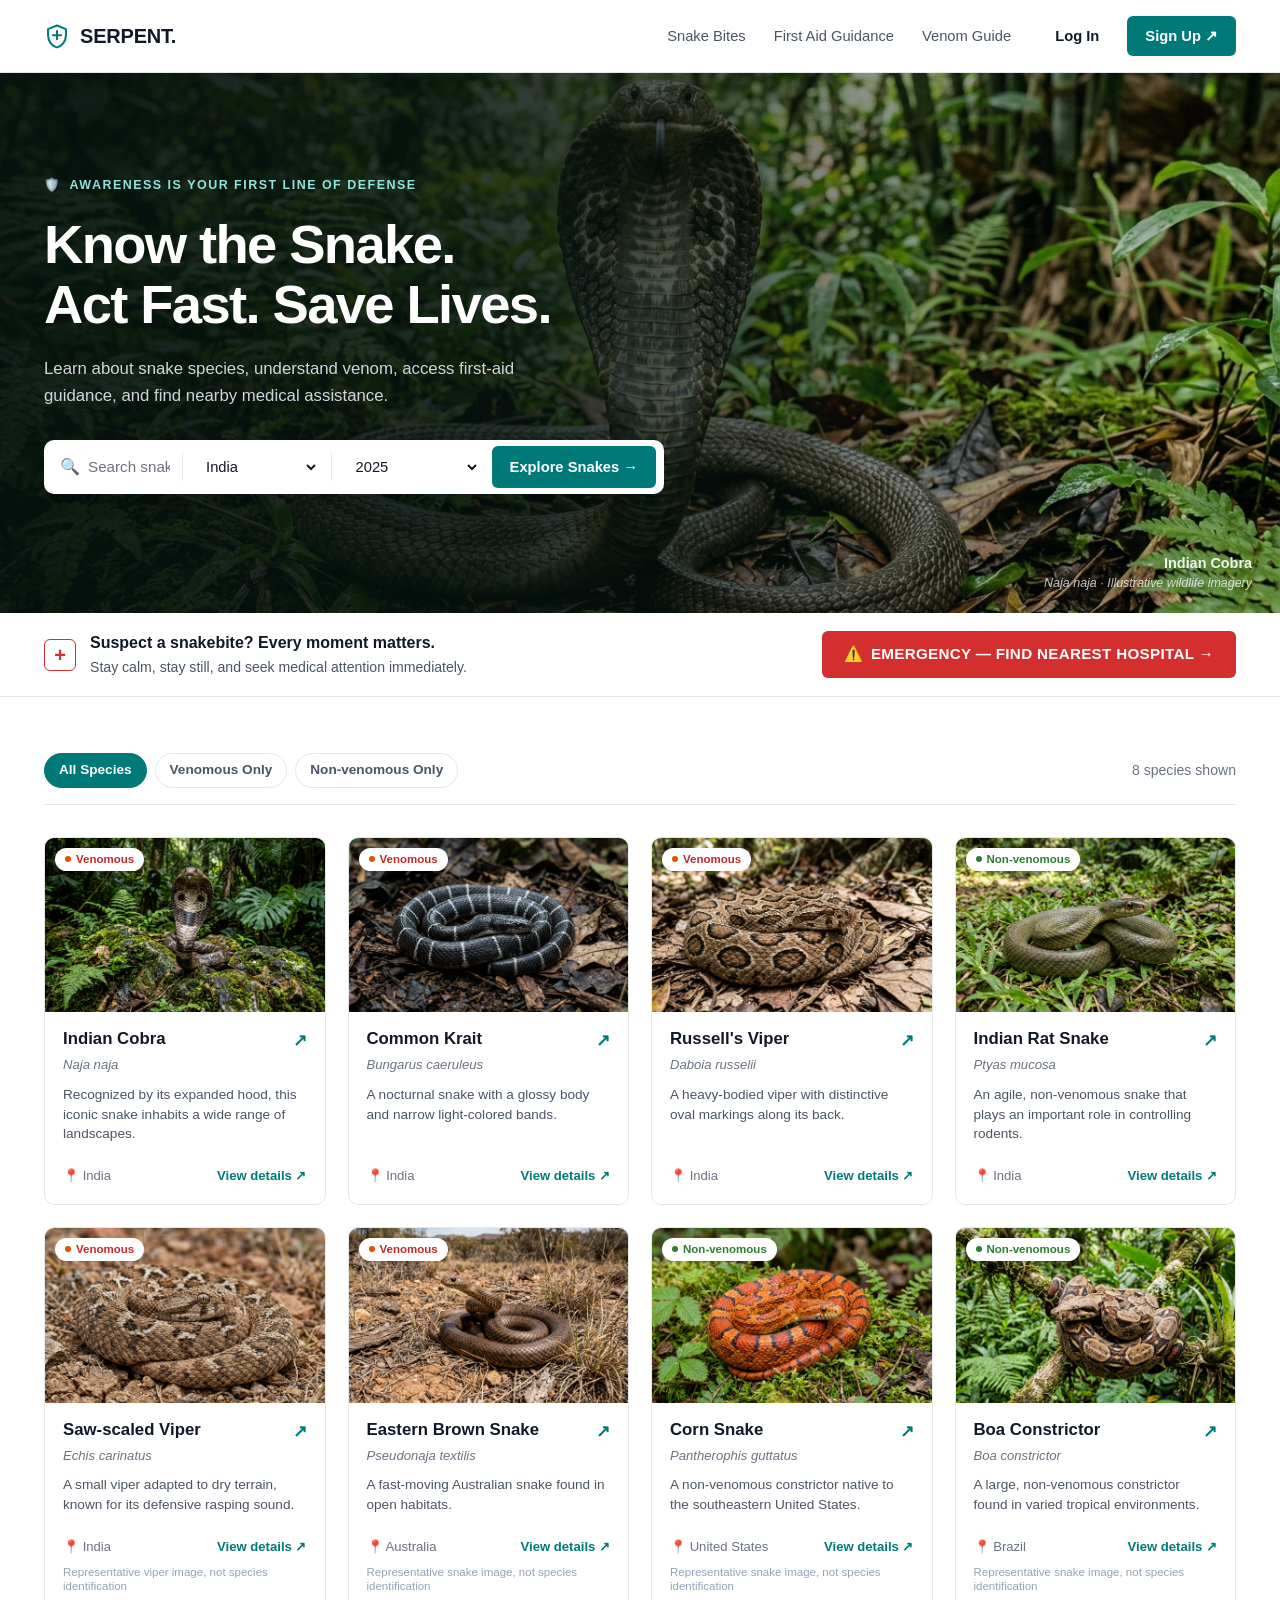
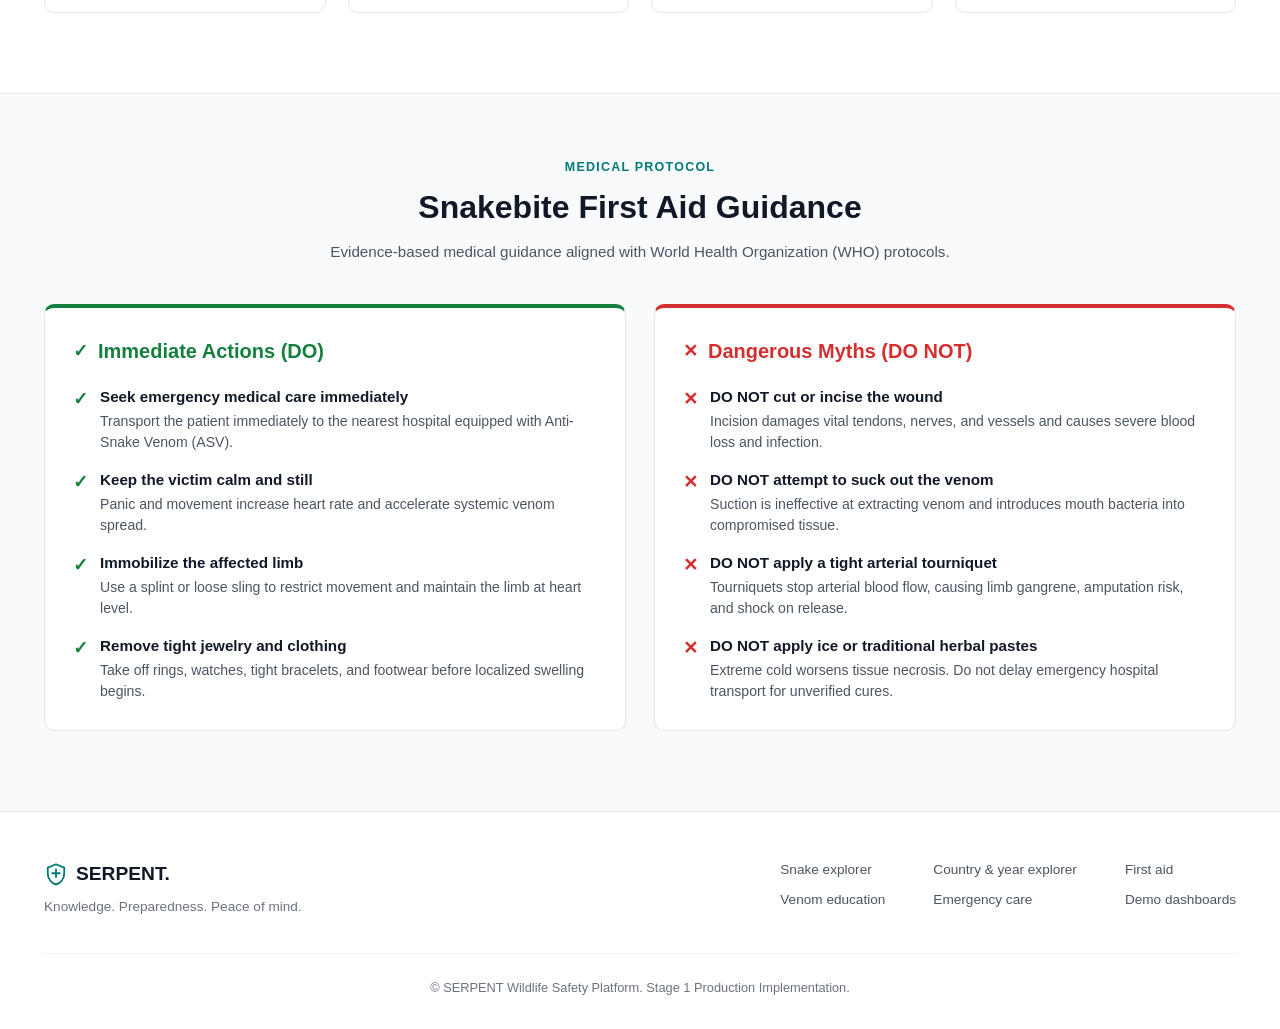
==== target/classes/static/index.html @ e61408e4 "stage 1 completed" ====
<!DOCTYPE html>
<html lang="en">
<head>
  <meta charset="UTF-8">
  <meta name="viewport" content="width=device-width, initial-scale=1.0">
  <title>SERPENT. — Know the Snake. Act Fast. Save Lives.</title>
  <meta name="description" content="Learn about snake species, understand venom, access evidence-based first-aid guidance, and find emergency medical assistance.">
  
  <!-- SERPENT Stylesheets -->
  <link rel="stylesheet" href="css/styles.css">
  <link rel="stylesheet" href="css/responsive.css">
</head>
<body>

  <!-- Top Header Navigation (Matches Image 5 & Image 3) -->
  <header class="site-header">
    <div class="container header-container">
      <a href="index.html" class="brand-link" aria-label="SERPENT Home">
        <img src="assets/images/logo.svg" alt="SERPENT Shield Icon" class="brand-icon" width="28" height="28">
        <span class="brand-name">SERPENT.</span>
      </a>

      <!-- Desktop Navigation Menu -->
      <nav class="nav-menu" aria-label="Main Navigation">
        <ul class="nav-links">
          <li><a href="#snakes" class="nav-link">Snake Bites</a></li>
          <li><a href="#first-aid" class="nav-link">First Aid Guidance</a></li>
          <li><a href="#snakes" class="nav-link">Venom Guide</a></li>
        </ul>

        <!-- Right Side Auth Actions -->
        <div class="header-actions" id="header-auth-actions">
          <a href="login.html" class="btn-login-text">Log In</a>
          <a href="signup.html" class="btn-signup-teal">Sign Up ↗</a>
        </div>
      </nav>
    </div>
  </header>

  <main>
    <!-- Hero Section (Matches Image 5) -->
    <section class="hero-wrapper" id="hero">
      <div class="hero-overlay"></div>
      
      <div class="container" style="position: relative; z-index: 2;">
        <div class="hero-content">
          <div class="hero-tag">
            <span>🛡️</span> AWARENESS IS YOUR FIRST LINE OF DEFENSE
          </div>
          
          <h1 class="hero-title">
            Know the Snake.<br>Act Fast. Save Lives.
          </h1>
          
          <p class="hero-desc">
            Learn about snake species, understand venom, access first-aid guidance, and find nearby medical assistance.
          </p>

          <!-- Floating Search & Filter Capsule (Matches Image 5) -->
          <div class="hero-search-capsule" role="search">
            <div class="search-input-group">
              <span class="search-icon">🔍</span>
              <input type="text" id="hero-search-input" class="hero-search-input" placeholder="Search snake species...">
            </div>

            <div class="capsule-divider"></div>

            <select id="hero-country-select" class="capsule-select" aria-label="Filter by country">
              <option value="India" selected>India</option>
              <option value="Australia">Australia</option>
              <option value="United States">United States</option>
              <option value="Brazil">Brazil</option>
              <option value="all">All Countries</option>
            </select>

            <div class="capsule-divider"></div>

            <select id="hero-classification-select" class="capsule-select" aria-label="Filter by classification">
              <option value="all" selected>2025</option>
              <option value="venomous">Venomous</option>
              <option value="non-venomous">Non-venomous</option>
            </select>

            <button type="button" class="btn-capsule-explore" id="btn-hero-explore">
              Explore Snakes →
            </button>
          </div>
        </div>
      </div>

      <!-- Hero Corner Caption (Matches Image 5) -->
      <div class="hero-caption-corner">
        <div class="hero-caption-title">Indian Cobra</div>
        <div class="hero-caption-sub">Naja naja · Illustrative wildlife imagery</div>
      </div>
    </section>

    <!-- Emergency Ribbon (Matches Image 5 bottom) -->
    <section class="emergency-ribbon">
      <div class="container emergency-ribbon-content">
        <div class="ribbon-info">
          <div class="ribbon-plus-icon">+</div>
          <div>
            <div class="ribbon-text-strong">Suspect a snakebite? Every moment matters.</div>
            <div class="ribbon-text-sub">Stay calm, stay still, and seek medical attention immediately.</div>
          </div>
        </div>

        <button type="button" class="btn-emergency-action" data-emergency-trigger>
          <span>⚠️</span> EMERGENCY — FIND NEAREST HOSPITAL →
        </button>
      </div>
    </section>

    <!-- Snake Species Cards Section (Matches Image 4) -->
    <section class="species-section" id="snakes">
      <div class="container">
        <!-- Filter Tabs & Stats Bar -->
        <div class="species-filter-bar">
          <div class="species-filter-tabs">
            <button type="button" class="filter-tab-btn active" data-filter="all">All Species</button>
            <button type="button" class="filter-tab-btn" data-filter="venomous">Venomous Only</button>
            <button type="button" class="filter-tab-btn" data-filter="non-venomous">Non-venomous Only</button>
          </div>
          <span class="species-count-text" id="species-count">8 species shown</span>
        </div>

        <!-- 4-Column Cards Grid (Matches Image 4) -->
        <div class="species-grid-4col" id="species-cards-grid" aria-live="polite">
          <!-- Dynamically populated by main.js with 8 photographic cards -->
        </div>
      </div>
    </section>

    <!-- Snakebite First-Aid & Emergency Guidance Section -->
    <section class="first-aid-section" id="first-aid">
      <div class="container">
        <div class="section-head">
          <span class="section-tag">MEDICAL PROTOCOL</span>
          <h2 class="section-title">Snakebite First Aid Guidance</h2>
          <p class="section-desc">
            Evidence-based medical guidance aligned with World Health Organization (WHO) protocols.
          </p>
        </div>

        <!-- Two Column Do's and Don'ts -->
        <div class="first-aid-cards-grid">
          <!-- Immediate Actions (DO) -->
          <div class="guidance-column-card do-card">
            <div class="guidance-col-head">
              <span class="check-icon-do">✓</span>
              <h3 class="guidance-col-title" style="color: var(--color-success);">Immediate Actions (DO)</h3>
            </div>
            <ul class="guidance-checklist">
              <li class="guidance-item-row">
                <span class="check-icon-do">✓</span>
                <div class="check-item-text">
                  <h5>Seek emergency medical care immediately</h5>
                  <p>Transport the patient immediately to the nearest hospital equipped with Anti-Snake Venom (ASV).</p>
                </div>
              </li>
              <li class="guidance-item-row">
                <span class="check-icon-do">✓</span>
                <div class="check-item-text">
                  <h5>Keep the victim calm and still</h5>
                  <p>Panic and movement increase heart rate and accelerate systemic venom spread.</p>
                </div>
              </li>
              <li class="guidance-item-row">
                <span class="check-icon-do">✓</span>
                <div class="check-item-text">
                  <h5>Immobilize the affected limb</h5>
                  <p>Use a splint or loose sling to restrict movement and maintain the limb at heart level.</p>
                </div>
              </li>
              <li class="guidance-item-row">
                <span class="check-icon-do">✓</span>
                <div class="check-item-text">
                  <h5>Remove tight jewelry and clothing</h5>
                  <p>Take off rings, watches, tight bracelets, and footwear before localized swelling begins.</p>
                </div>
              </li>
            </ul>
          </div>

          <!-- Dangerous Myths (DO NOT) -->
          <div class="guidance-column-card dont-card">
            <div class="guidance-col-head">
              <span class="check-icon-dont">✕</span>
              <h3 class="guidance-col-title" style="color: var(--color-emergency);">Dangerous Myths (DO NOT)</h3>
            </div>
            <ul class="guidance-checklist">
              <li class="guidance-item-row">
                <span class="check-icon-dont">✕</span>
                <div class="check-item-text">
                  <h5>DO NOT cut or incise the wound</h5>
                  <p>Incision damages vital tendons, nerves, and vessels and causes severe blood loss and infection.</p>
                </div>
              </li>
              <li class="guidance-item-row">
                <span class="check-icon-dont">✕</span>
                <div class="check-item-text">
                  <h5>DO NOT attempt to suck out the venom</h5>
                  <p>Suction is ineffective at extracting venom and introduces mouth bacteria into compromised tissue.</p>
                </div>
              </li>
              <li class="guidance-item-row">
                <span class="check-icon-dont">✕</span>
                <div class="check-item-text">
                  <h5>DO NOT apply a tight arterial tourniquet</h5>
                  <p>Tourniquets stop arterial blood flow, causing limb gangrene, amputation risk, and shock on release.</p>
                </div>
              </li>
              <li class="guidance-item-row">
                <span class="check-icon-dont">✕</span>
                <div class="check-item-text">
                  <h5>DO NOT apply ice or traditional herbal pastes</h5>
                  <p>Extreme cold worsens tissue necrosis. Do not delay emergency hospital transport for unverified cures.</p>
                </div>
              </li>
            </ul>
          </div>
        </div>
      </div>
    </section>
  </main>

  <!-- Emergency Protocol Modal -->
  <div class="modal-backdrop" id="emergency-modal" role="dialog" aria-modal="true" aria-labelledby="emerg-modal-title">
    <div class="modal-sheet">
      <div class="modal-sheet-header emergency-header">
        <h3 id="emerg-modal-title" style="font-size: 1.15rem; font-weight: 700;">🚨 EMERGENCY ACTION PROTOCOL</h3>
        <button type="button" class="btn-modal-close close-emergency-modal" aria-label="Close emergency modal">&times;</button>
      </div>
      <div class="modal-sheet-body">
        <div style="background: var(--color-emergency-light); padding: 14px 16px; border-radius: 8px; border-left: 4px solid var(--color-emergency);">
          <strong style="color: var(--color-emergency-dark); font-size: 0.95rem; display: block; margin-bottom: 4px;">
            Treat any suspected bite as an immediate medical emergency.
          </strong>
          <span style="font-size: 0.88rem; color: #7F1D1D;">
            Do not wait for symptoms to develop. Transport the patient to a hospital immediately.
          </span>
        </div>

        <div style="display: flex; flex-direction: column; gap: 12px; margin-top: 6px;">
          <div style="display: flex; gap: 12px; align-items: flex-start;">
            <div style="width: 26px; height: 26px; border-radius: 50%; background: var(--color-primary); color: #fff; display: flex; align-items: center; justify-content: center; font-weight: 700; font-size: 0.82rem; flex-shrink: 0;">1</div>
            <div>
              <strong style="font-size: 0.92rem; color: var(--color-text-main);">Dial Emergency Services:</strong>
              <p style="font-size: 0.88rem; color: var(--color-text-secondary); margin-top: 2px;">
                <strong>India:</strong> Call <strong>112</strong> (National) or <strong>108</strong> (Ambulance).
              </p>
            </div>
          </div>

          <div style="display: flex; gap: 12px; align-items: flex-start;">
            <div style="width: 26px; height: 26px; border-radius: 50%; background: var(--color-primary); color: #fff; display: flex; align-items: center; justify-content: center; font-weight: 700; font-size: 0.82rem; flex-shrink: 0;">2</div>
            <div>
              <strong style="font-size: 0.92rem; color: var(--color-text-main);">Head to Hospital with ASV:</strong>
              <p style="font-size: 0.88rem; color: var(--color-text-secondary); margin-top: 2px;">
                Proceed directly to the nearest district government hospital or medical college.
              </p>
            </div>
          </div>

          <div style="display: flex; gap: 12px; align-items: flex-start;">
            <div style="width: 26px; height: 26px; border-radius: 50%; background: var(--color-primary); color: #fff; display: flex; align-items: center; justify-content: center; font-weight: 700; font-size: 0.82rem; flex-shrink: 0;">3</div>
            <div>
              <strong style="font-size: 0.92rem; color: var(--color-text-main);">Immobilize Affected Limb:</strong>
              <p style="font-size: 0.88rem; color: var(--color-text-secondary); margin-top: 2px;">
                Splint the limb and keep the patient completely still during transit.
              </p>
            </div>
          </div>
        </div>
      </div>
      <div class="modal-sheet-footer">
        <button type="button" class="btn-signup-teal close-emergency-modal">Close Notice</button>
      </div>
    </div>
  </div>

  <!-- Species Details Modal -->
  <div class="modal-backdrop" id="details-modal" role="dialog" aria-modal="true" aria-labelledby="details-modal-title">
    <div class="modal-sheet">
      <div class="modal-sheet-header">
        <h3 id="details-modal-title" style="font-size: 1.15rem; font-weight: 700;">Species Profile</h3>
        <button type="button" class="btn-modal-close close-details-modal" aria-label="Close details modal">&times;</button>
      </div>
      <div class="modal-sheet-body" id="details-modal-body">
        <!-- Injected by JavaScript -->
      </div>
      <div class="modal-sheet-footer">
        <button type="button" class="btn-signup-teal close-details-modal">Close Details</button>
      </div>
    </div>
  </div>

  <!-- Footer (Matches Image 3 & Image 2) -->
  <footer class="serpent-footer">
    <div class="container">
      <div class="footer-top-row">
        <div class="footer-brand-box">
          <div class="footer-brand-row">
            <img src="assets/images/logo.svg" alt="SERPENT Logo" width="24" height="24">
            <span class="footer-brand-name">SERPENT.</span>
          </div>
          <p class="footer-brand-motto">Knowledge. Preparedness. Peace of mind.</p>
        </div>

        <!-- 3 Link Columns matching Image 3 -->
        <div class="footer-links-grid">
          <div class="footer-nav-col">
            <a href="#snakes">Snake explorer</a>
            <a href="#snakes">Venom education</a>
          </div>
          <div class="footer-nav-col">
            <a href="#snakes">Country &amp; year explorer</a>
            <a href="#first-aid">Emergency care</a>
          </div>
          <div class="footer-nav-col">
            <a href="#first-aid">First aid</a>
            <a href="signup.html">Demo dashboards</a>
          </div>
        </div>
      </div>

      <div class="footer-bottom-copy">
        <p>&copy; SERPENT Wildlife Safety Platform. Stage 1 Production Implementation.</p>
      </div>
    </div>
  </footer>

  <!-- Scripts -->
  <script src="js/api.js"></script>
  <script src="js/main.js"></script>
</body>
</html>
---- target/classes/static/css/styles.css ----
/* ==========================================================
   SERPENT. — Wildlife Safety, Species Explorer & Medical First Aid
   Modern Theme matching SERPENT UI Specification
   ========================================================== */

:root {
  /* Brand Colors from SERPENT Design */
  --color-primary: #007A78;
  --color-primary-dark: #005F5E;
  --color-primary-light: #E6F4F2;
  --color-emergency: #D32F2F;
  --color-emergency-dark: #B71C1C;
  --color-emergency-light: #FFEBEE;
  --color-success: #15803D;
  --color-success-light: #DCFCE7;
  --color-warning-dot: #E65100;
  --color-warning-light: #E6F4F2;
  --color-warning-border: #B2DFDB;
  --color-warning-text: #004D40;

  /* Neutrals */
  --color-white: #FFFFFF;
  --color-bg-page: #FFFFFF;
  --color-bg-subtle: #F9FAFB;
  --color-text-main: #111827;
  --color-text-secondary: #4B5563;
  --color-text-muted: #6B7280;
  --color-border: #E5E7EB;
  --color-border-dark: #D1D5DB;

  /* Typography */
  --font-sans: 'Inter', -apple-system, BlinkMacSystemFont, 'Segoe UI', Roboto, Helvetica, Arial, sans-serif;

  /* Radius & Shadows */
  --radius-xs: 4px;
  --radius-sm: 6px;
  --radius-md: 10px;
  --radius-lg: 14px;
  --radius-full: 9999px;
  --shadow-sm: 0 1px 2px rgba(0, 0, 0, 0.05);
  --shadow-md: 0 4px 6px -1px rgba(0, 0, 0, 0.08), 0 2px 4px -1px rgba(0, 0, 0, 0.04);
  --shadow-lg: 0 10px 15px -3px rgba(0, 0, 0, 0.08), 0 4px 6px -2px rgba(0, 0, 0, 0.04);
  --shadow-float: 0 20px 25px -5px rgba(0, 0, 0, 0.12), 0 10px 10px -5px rgba(0, 0, 0, 0.04);

  --max-width: 1240px;
  --transition: 0.2s ease;
}

/* Reset & Base */
*, *::before, *::after {
  box-sizing: border-box;
  margin: 0;
  padding: 0;
}

html {
  scroll-behavior: smooth;
  font-size: 16px;
}

body {
  font-family: var(--font-sans);
  background-color: var(--color-bg-page);
  color: var(--color-text-main);
  line-height: 1.5;
  -webkit-font-smoothing: antialiased;
}

img {
  display: block;
  max-width: 100%;
}

a {
  color: inherit;
  text-decoration: none;
}

button, input, select {
  font: inherit;
}

.container {
  width: 100%;
  max-width: var(--max-width);
  margin: 0 auto;
  padding: 0 24px;
}

/* ==========================================================
   Header & Navbar (Matches Image 5 & Image 3)
   ========================================================== */
.site-header {
  position: sticky;
  top: 0;
  z-index: 1000;
  background-color: var(--color-white);
  border-bottom: 1px solid var(--color-border);
}

.header-container {
  display: flex;
  align-items: center;
  justify-content: space-between;
  height: 72px;
}

.brand-link {
  display: flex;
  align-items: center;
  gap: 10px;
}

.brand-icon {
  width: 26px;
  height: 26px;
}

.brand-name {
  font-size: 1.25rem;
  font-weight: 800;
  color: var(--color-text-main);
  letter-spacing: -0.01em;
}

.nav-menu {
  display: flex;
  align-items: center;
  gap: 32px;
}

.nav-links {
  display: flex;
  list-style: none;
  gap: 28px;
}

.nav-link {
  font-size: 0.92rem;
  font-weight: 500;
  color: var(--color-text-secondary);
  transition: color var(--transition);
}

.nav-link:hover {
  color: var(--color-primary);
}

.header-actions {
  display: flex;
  align-items: center;
  gap: 16px;
}

.btn-login-text {
  font-size: 0.92rem;
  font-weight: 600;
  color: var(--color-text-main);
  padding: 8px 12px;
  border-radius: var(--radius-sm);
  transition: color var(--transition);
}

.btn-login-text:hover {
  color: var(--color-primary);
}

.btn-signup-teal {
  display: inline-flex;
  align-items: center;
  gap: 6px;
  background-color: var(--color-primary);
  color: var(--color-white);
  font-size: 0.92rem;
  font-weight: 600;
  padding: 9px 18px;
  border-radius: var(--radius-sm);
  transition: background-color var(--transition);
}

.btn-signup-teal:hover {
  background-color: var(--color-primary-dark);
}

.btn-user-badge {
  display: flex;
  align-items: center;
  gap: 8px;
  background-color: var(--color-primary-light);
  color: var(--color-primary-dark);
  font-size: 0.88rem;
  font-weight: 600;
  padding: 6px 14px;
  border-radius: var(--radius-full);
}

.btn-user-logout {
  background: none;
  border: 1px solid var(--color-border);
  padding: 6px 12px;
  border-radius: var(--radius-sm);
  font-size: 0.85rem;
  font-weight: 600;
  color: var(--color-text-secondary);
  cursor: pointer;
  transition: all var(--transition);
}

.btn-user-logout:hover {
  color: var(--color-emergency);
  border-color: var(--color-emergency);
}

.mobile-menu-btn {
  display: none;
  background: none;
  border: none;
  font-size: 1.5rem;
  color: var(--color-text-main);
  cursor: pointer;
}

/* ==========================================================
   Hero Section (Matches Image 5)
   ========================================================= */
.hero-wrapper {
  position: relative;
  min-height: 540px;
  background-image: url('../assets/images/hero-cobra.jpg');
  background-size: cover;
  background-position: right center;
  background-repeat: no-repeat;
  display: flex;
  align-items: center;
  color: var(--color-white);
  overflow: hidden;
}

.hero-overlay {
  position: absolute;
  inset: 0;
  background: linear-gradient(90deg, 
    rgba(5, 18, 14, 0.92) 0%, 
    rgba(5, 18, 14, 0.82) 42%, 
    rgba(5, 18, 14, 0.35) 75%, 
    rgba(5, 18, 14, 0.1) 100%
  );
  z-index: 1;
}

.hero-content {
  position: relative;
  z-index: 2;
  max-width: 680px;
  padding: 64px 0 80px;
  display: flex;
  flex-direction: column;
  gap: 20px;
}

.hero-tag {
  display: inline-flex;
  align-items: center;
  gap: 8px;
  font-size: 0.78rem;
  font-weight: 700;
  text-transform: uppercase;
  letter-spacing: 0.12em;
  color: #8FE3DC;
}

.hero-title {
  font-size: 3.4rem;
  font-weight: 800;
  line-height: 1.12;
  letter-spacing: -0.03em;
  color: var(--color-white);
}

.hero-desc {
  font-size: 1.05rem;
  color: #D1D5DB;
  line-height: 1.6;
  max-width: 540px;
}

/* Floating Search & Filter Capsule (Matches Image 5) */
.hero-search-capsule {
  display: flex;
  align-items: center;
  background-color: var(--color-white);
  border-radius: var(--radius-md);
  padding: 6px 8px 6px 16px;
  gap: 12px;
  box-shadow: var(--shadow-float);
  margin-top: 10px;
  max-width: 620px;
}

.search-input-group {
  display: flex;
  align-items: center;
  gap: 8px;
  flex-grow: 1;
}

.search-icon {
  color: var(--color-text-muted);
  font-size: 1rem;
}

.hero-search-input {
  width: 100%;
  border: none;
  outline: none;
  color: var(--color-text-main);
  font-size: 0.95rem;
  background: transparent;
}

.hero-search-input::placeholder {
  color: var(--color-text-muted);
}

.capsule-divider {
  width: 1px;
  height: 28px;
  background-color: var(--color-border);
}

.capsule-select {
  border: none;
  outline: none;
  background: transparent;
  color: var(--color-text-main);
  font-size: 0.92rem;
  font-weight: 500;
  cursor: pointer;
  padding: 4px 8px;
}

.btn-capsule-explore {
  background-color: var(--color-primary);
  color: var(--color-white);
  border: none;
  border-radius: var(--radius-sm);
  padding: 10px 18px;
  font-size: 0.92rem;
  font-weight: 600;
  cursor: pointer;
  white-space: nowrap;
  transition: background-color var(--transition);
}

.btn-capsule-explore:hover {
  background-color: var(--color-primary-dark);
}

/* Hero Caption Bottom Right (Matches Image 5) */
.hero-caption-corner {
  position: absolute;
  right: 28px;
  bottom: 20px;
  z-index: 2;
  text-align: right;
  color: rgba(255, 255, 255, 0.9);
  pointer-events: none;
}

.hero-caption-title {
  font-size: 0.9rem;
  font-weight: 700;
}

.hero-caption-sub {
  font-size: 0.78rem;
  font-style: italic;
  color: rgba(255, 255, 255, 0.75);
}

/* ==========================================================
   Emergency Ribbon (Matches Image 5 bottom)
   ========================================================== */
.emergency-ribbon {
  background-color: var(--color-white);
  border-bottom: 1px solid var(--color-border);
  padding: 18px 0;
}

.emergency-ribbon-content {
  display: flex;
  align-items: center;
  justify-content: space-between;
  gap: 24px;
}

.ribbon-info {
  display: flex;
  align-items: center;
  gap: 14px;
}

.ribbon-plus-icon {
  width: 32px;
  height: 32px;
  border-radius: var(--radius-sm);
  border: 1.5px solid var(--color-emergency);
  color: var(--color-emergency);
  display: flex;
  align-items: center;
  justify-content: center;
  font-size: 1.25rem;
  font-weight: 700;
  flex-shrink: 0;
}

.ribbon-text-strong {
  font-size: 1rem;
  font-weight: 700;
  color: var(--color-text-main);
  margin-bottom: 2px;
}

.ribbon-text-sub {
  font-size: 0.88rem;
  color: var(--color-text-secondary);
}

.btn-emergency-action {
  background-color: var(--color-emergency);
  color: var(--color-white);
  border: none;
  border-radius: var(--radius-sm);
  padding: 12px 22px;
  font-size: 0.95rem;
  font-weight: 700;
  letter-spacing: 0.02em;
  cursor: pointer;
  white-space: nowrap;
  display: inline-flex;
  align-items: center;
  gap: 8px;
  transition: background-color var(--transition);
}

.btn-emergency-action:hover {
  background-color: var(--color-emergency-dark);
}

/* ==========================================================
   Snake Species Grid Section (Matches Image 4)
   ========================================================== */
.species-section {
  padding: 56px 0 80px;
  background-color: var(--color-white);
}

.species-filter-bar {
  display: flex;
  align-items: center;
  justify-content: space-between;
  margin-bottom: 32px;
  padding-bottom: 16px;
  border-bottom: 1px solid var(--color-border);
}

.species-filter-tabs {
  display: flex;
  gap: 8px;
}

.filter-tab-btn {
  background: none;
  border: 1px solid var(--color-border);
  border-radius: var(--radius-full);
  padding: 6px 14px;
  font-size: 0.85rem;
  font-weight: 600;
  color: var(--color-text-secondary);
  cursor: pointer;
  transition: all var(--transition);
}

.filter-tab-btn:hover {
  background-color: var(--color-bg-subtle);
  color: var(--color-text-main);
}

.filter-tab-btn.active {
  background-color: var(--color-primary);
  border-color: var(--color-primary);
  color: var(--color-white);
}

.species-count-text {
  font-size: 0.88rem;
  color: var(--color-text-muted);
}

/* 4-column Grid exactly as in Image 4 */
.species-grid-4col {
  display: grid;
  grid-template-columns: repeat(4, 1fr);
  gap: 22px;
}

.snake-card-serpent {
  background-color: var(--color-white);
  border: 1px solid var(--color-border);
  border-radius: var(--radius-md);
  overflow: hidden;
  display: flex;
  flex-direction: column;
  transition: transform var(--transition), box-shadow var(--transition), border-color var(--transition);
}

.snake-card-serpent:hover {
  transform: translateY(-4px);
  box-shadow: var(--shadow-md);
  border-color: #CBD5E1;
}

.card-image-box {
  position: relative;
  width: 100%;
  aspect-ratio: 16 / 10;
  overflow: hidden;
  background-color: #E2E8F0;
}

.card-image-box img {
  width: 100%;
  height: 100%;
  object-fit: cover;
  transition: transform 0.3s ease;
}

.snake-card-serpent:hover .card-image-box img {
  transform: scale(1.03);
}

/* Floating classification badge on photo (Matches Image 4) */
.badge-pill-floating {
  position: absolute;
  top: 10px;
  left: 10px;
  background-color: var(--color-white);
  border-radius: var(--radius-full);
  padding: 3px 10px;
  font-size: 0.72rem;
  font-weight: 700;
  display: inline-flex;
  align-items: center;
  gap: 5px;
  box-shadow: var(--shadow-sm);
}

.dot-venomous {
  width: 6px;
  height: 6px;
  border-radius: 50%;
  background-color: #E65100;
}

.dot-non-venomous {
  width: 6px;
  height: 6px;
  border-radius: 50%;
  background-color: #2E7D32;
}

.badge-pill-floating.is-venomous {
  color: #C62828;
}

.badge-pill-floating.is-non-venomous {
  color: #2E7D32;
}

.card-content-serpent {
  padding: 16px 18px 18px;
  display: flex;
  flex-direction: column;
  flex-grow: 1;
}

.card-title-row {
  display: flex;
  align-items: flex-start;
  justify-content: space-between;
  gap: 8px;
  margin-bottom: 2px;
}

.snake-title {
  font-size: 1.05rem;
  font-weight: 700;
  color: var(--color-text-main);
  line-height: 1.3;
}

.card-arrow-icon {
  color: var(--color-primary);
  font-size: 1.05rem;
  font-weight: 700;
}

.snake-latin {
  font-size: 0.82rem;
  font-style: italic;
  color: var(--color-text-muted);
  margin-bottom: 10px;
}

.snake-desc {
  font-size: 0.85rem;
  color: var(--color-text-secondary);
  line-height: 1.45;
  margin-bottom: 16px;
  flex-grow: 1;
}

.card-footer-serpent {
  margin-top: auto;
  padding-top: 6px;
  display: flex;
  align-items: center;
  justify-content: space-between;
  font-size: 0.82rem;
}

.card-location {
  display: inline-flex;
  align-items: center;
  gap: 4px;
  color: var(--color-text-muted);
}

.card-details-btn {
  color: var(--color-primary);
  font-weight: 600;
  background: none;
  border: none;
  cursor: pointer;
  display: inline-flex;
  align-items: center;
  gap: 4px;
  padding: 0;
}

.card-details-btn:hover {
  text-decoration: underline;
}

.card-subcaption {
  font-size: 0.72rem;
  color: #94A3B8;
  margin-top: 8px;
  line-height: 1.3;
}

/* ==========================================================
   First Aid & Guidance Section
   ========================================================== */
.first-aid-section {
  padding: 64px 0 80px;
  background-color: var(--color-bg-subtle);
  border-top: 1px solid var(--color-border);
}

.section-head {
  text-align: center;
  max-width: 680px;
  margin: 0 auto 40px;
}

.section-tag {
  font-size: 0.78rem;
  font-weight: 700;
  text-transform: uppercase;
  letter-spacing: 0.1em;
  color: var(--color-primary);
  margin-bottom: 6px;
  display: block;
}

.section-title {
  font-size: 2rem;
  font-weight: 800;
  color: var(--color-text-main);
  margin-bottom: 10px;
}

.section-desc {
  font-size: 0.95rem;
  color: var(--color-text-secondary);
}

.first-aid-cards-grid {
  display: grid;
  grid-template-columns: 1fr 1fr;
  gap: 28px;
}

.guidance-column-card {
  background-color: var(--color-white);
  border: 1px solid var(--color-border);
  border-radius: var(--radius-md);
  padding: 28px;
}

.guidance-column-card.do-card {
  border-top: 4px solid var(--color-success);
}

.guidance-column-card.dont-card {
  border-top: 4px solid var(--color-emergency);
}

.guidance-col-head {
  display: flex;
  align-items: center;
  gap: 10px;
  margin-bottom: 20px;
}

.guidance-col-title {
  font-size: 1.25rem;
  font-weight: 700;
}

.guidance-checklist {
  list-style: none;
  display: flex;
  flex-direction: column;
  gap: 16px;
}

.guidance-item-row {
  display: flex;
  gap: 12px;
  align-items: flex-start;
}

.check-icon-do {
  color: var(--color-success);
  font-weight: 800;
  font-size: 1.1rem;
}

.check-icon-dont {
  color: var(--color-emergency);
  font-weight: 800;
  font-size: 1.1rem;
}

.check-item-text h5 {
  font-size: 0.95rem;
  font-weight: 700;
  color: var(--color-text-main);
  margin-bottom: 2px;
}

.check-item-text p {
  font-size: 0.88rem;
  color: var(--color-text-secondary);
}

/* ==========================================================
   Footer (Matches Image 3 & Image 2)
   ========================================================== */
.serpent-footer {
  background-color: var(--color-white);
  border-top: 1px solid var(--color-border);
  padding: 48px 0 32px;
}

.footer-top-row {
  display: flex;
  justify-content: space-between;
  align-items: flex-start;
  margin-bottom: 36px;
}

.footer-brand-box {
  display: flex;
  flex-direction: column;
  gap: 8px;
}

.footer-brand-row {
  display: flex;
  align-items: center;
  gap: 8px;
}

.footer-brand-name {
  font-size: 1.2rem;
  font-weight: 800;
  color: var(--color-text-main);
}

.footer-brand-motto {
  font-size: 0.85rem;
  color: var(--color-text-muted);
}

.footer-links-grid {
  display: grid;
  grid-template-columns: repeat(3, auto);
  gap: 48px;
}

.footer-nav-col {
  display: flex;
  flex-direction: column;
  gap: 10px;
}

.footer-nav-col a {
  font-size: 0.85rem;
  color: var(--color-text-secondary);
  transition: color var(--transition);
}

.footer-nav-col a:hover {
  color: var(--color-primary);
}

.footer-bottom-copy {
  padding-top: 24px;
  border-top: 1px solid #F1F5F9;
  font-size: 0.8rem;
  color: var(--color-text-muted);
  text-align: center;
}

/* ==========================================================
   Modals (Emergency & Details)
   ========================================================== */
.modal-backdrop {
  position: fixed;
  inset: 0;
  background-color: rgba(15, 23, 42, 0.65);
  display: flex;
  align-items: center;
  justify-content: center;
  z-index: 2000;
  padding: 20px;
  opacity: 0;
  visibility: hidden;
  transition: all var(--transition);
}

.modal-backdrop.is-active {
  opacity: 1;
  visibility: visible;
}

.modal-sheet {
  background-color: var(--color-white);
  border-radius: var(--radius-lg);
  max-width: 580px;
  width: 100%;
  box-shadow: var(--shadow-float);
  overflow: hidden;
  border: 1px solid var(--color-border);
}

.modal-sheet-header {
  padding: 18px 24px;
  display: flex;
  align-items: center;
  justify-content: space-between;
  border-bottom: 1px solid var(--color-border);
}

.modal-sheet-header.emergency-header {
  background-color: var(--color-emergency);
  color: var(--color-white);
  border-bottom: none;
}

.modal-sheet-body {
  padding: 24px;
  display: flex;
  flex-direction: column;
  gap: 16px;
}

.modal-sheet-footer {
  padding: 16px 24px;
  background-color: var(--color-bg-subtle);
  border-top: 1px solid var(--color-border);
  display: flex;
  justify-content: flex-end;
}

.btn-modal-close {
  background: none;
  border: none;
  font-size: 1.4rem;
  cursor: pointer;
  color: inherit;
}

/* Responsive */
@media (max-width: 1100px) {
  .species-grid-4col {
    grid-template-columns: repeat(2, 1fr);
  }
}

@media (max-width: 768px) {
  .hero-title {
    font-size: 2.3rem;
  }
  .species-grid-4col {
    grid-template-columns: 1fr;
  }
  .first-aid-cards-grid {
    grid-template-columns: 1fr;
  }
  .hero-search-capsule {
    flex-direction: column;
    align-items: stretch;
    border-radius: var(--radius-md);
    padding: 12px;
  }
  .capsule-divider {
    display: none;
  }
  .emergency-ribbon-content {
    flex-direction: column;
    align-items: stretch;
  }
  .footer-top-row {
    flex-direction: column;
    gap: 32px;
  }
  .footer-links-grid {
    grid-template-columns: 1fr;
    gap: 20px;
  }
}
---- target/classes/static/css/responsive.css ----
/* ==========================================================
   SnakeGuard - Responsive Layout Stylesheet
   Stage 1
   ========================================================== */

/* Tablet & Smaller Desktops (Max 992px) */
@media (max-width: 992px) {
  .hero-grid {
    grid-template-columns: 1fr;
    gap: 40px;
  }

  .hero-title {
    font-size: 2.35rem;
  }

  .first-aid-grid {
    grid-template-columns: 1fr;
    gap: 24px;
  }

  .filter-grid {
    grid-template-columns: 1fr 1fr;
    gap: 14px;
  }

  .footer-grid {
    grid-template-columns: 1fr 1fr;
    gap: 36px;
  }

  .footer-brand {
    grid-column: 1 / -1;
  }
}

/* Mobile Devices (Max 768px) */
@media (max-width: 768px) {
  .header-container {
    height: 68px;
  }

  .menu-toggle {
    display: block;
  }

  .main-nav {
    position: absolute;
    top: 68px;
    left: 0;
    right: 0;
    background-color: var(--color-white);
    border-bottom: 2px solid var(--color-teal);
    box-shadow: var(--shadow-md);
    padding: 24px;
    flex-direction: column;
    align-items: stretch;
    gap: 20px;
    display: none;
  }

  .main-nav.active {
    display: flex;
  }

  .nav-links {
    flex-direction: column;
    gap: 16px;
  }

  .nav-link {
    font-size: 1.05rem;
    padding: 6px 0;
  }

  .header-actions {
    flex-direction: column;
    align-items: stretch;
    gap: 12px;
  }

  .header-actions .btn {
    width: 100%;
    text-align: center;
  }

  .hero-section {
    padding: 40px 0 56px;
  }

  .hero-title {
    font-size: 2rem;
  }

  .hero-subtitle {
    font-size: 1rem;
  }

  .hero-stats {
    grid-template-columns: 1fr;
    gap: 16px;
  }

  .section {
    padding: 56px 0;
  }

  .section-title {
    font-size: 1.75rem;
  }

  .filter-grid {
    grid-template-columns: 1fr;
  }

  .species-grid {
    grid-template-columns: 1fr;
  }

  .form-row-2col {
    grid-template-columns: 1fr;
  }

  .auth-card {
    padding: 28px 20px;
  }

  .footer-grid {
    grid-template-columns: 1fr;
    gap: 32px;
  }
}

@media (max-width: 480px) {
  .brand-title {
    font-size: 1.15rem;
  }

  .brand-tagline {
    display: none;
  }

  .btn {
    padding: 8px 14px;
    font-size: 0.88rem;
  }
}
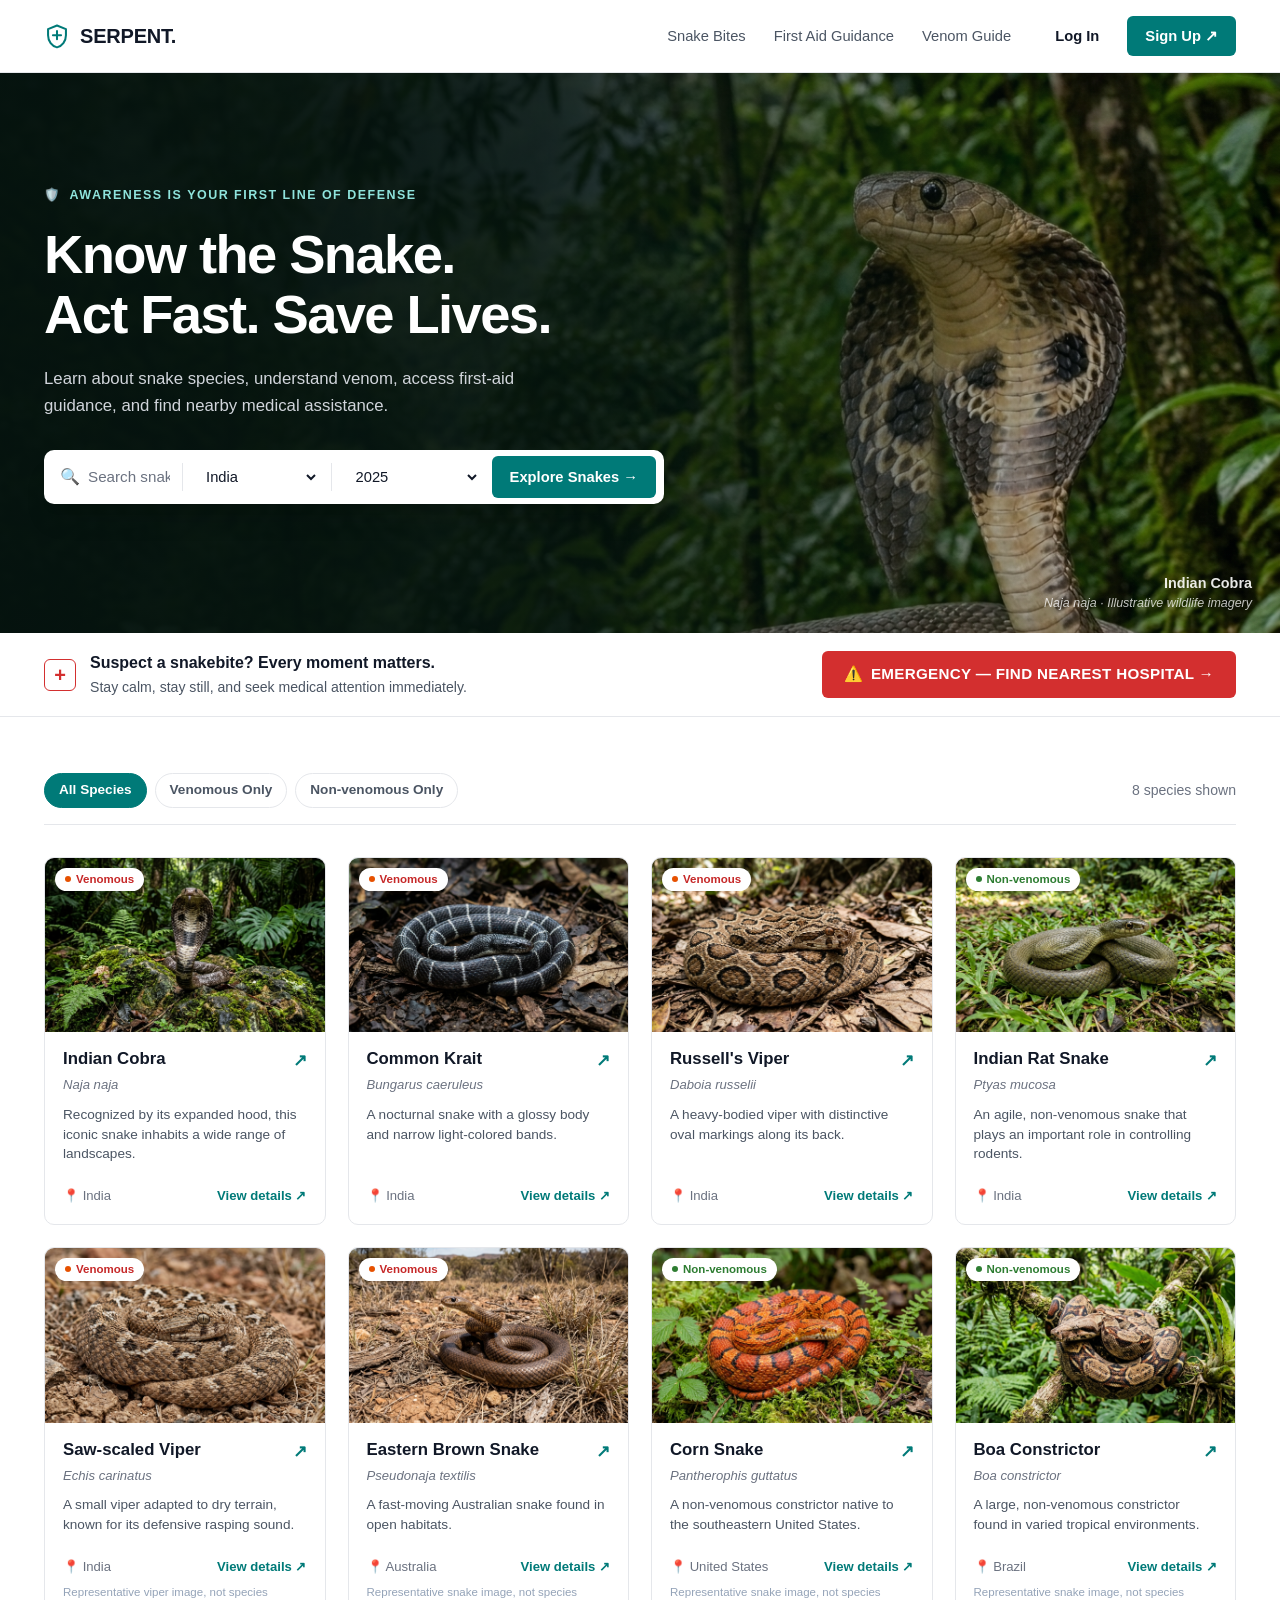
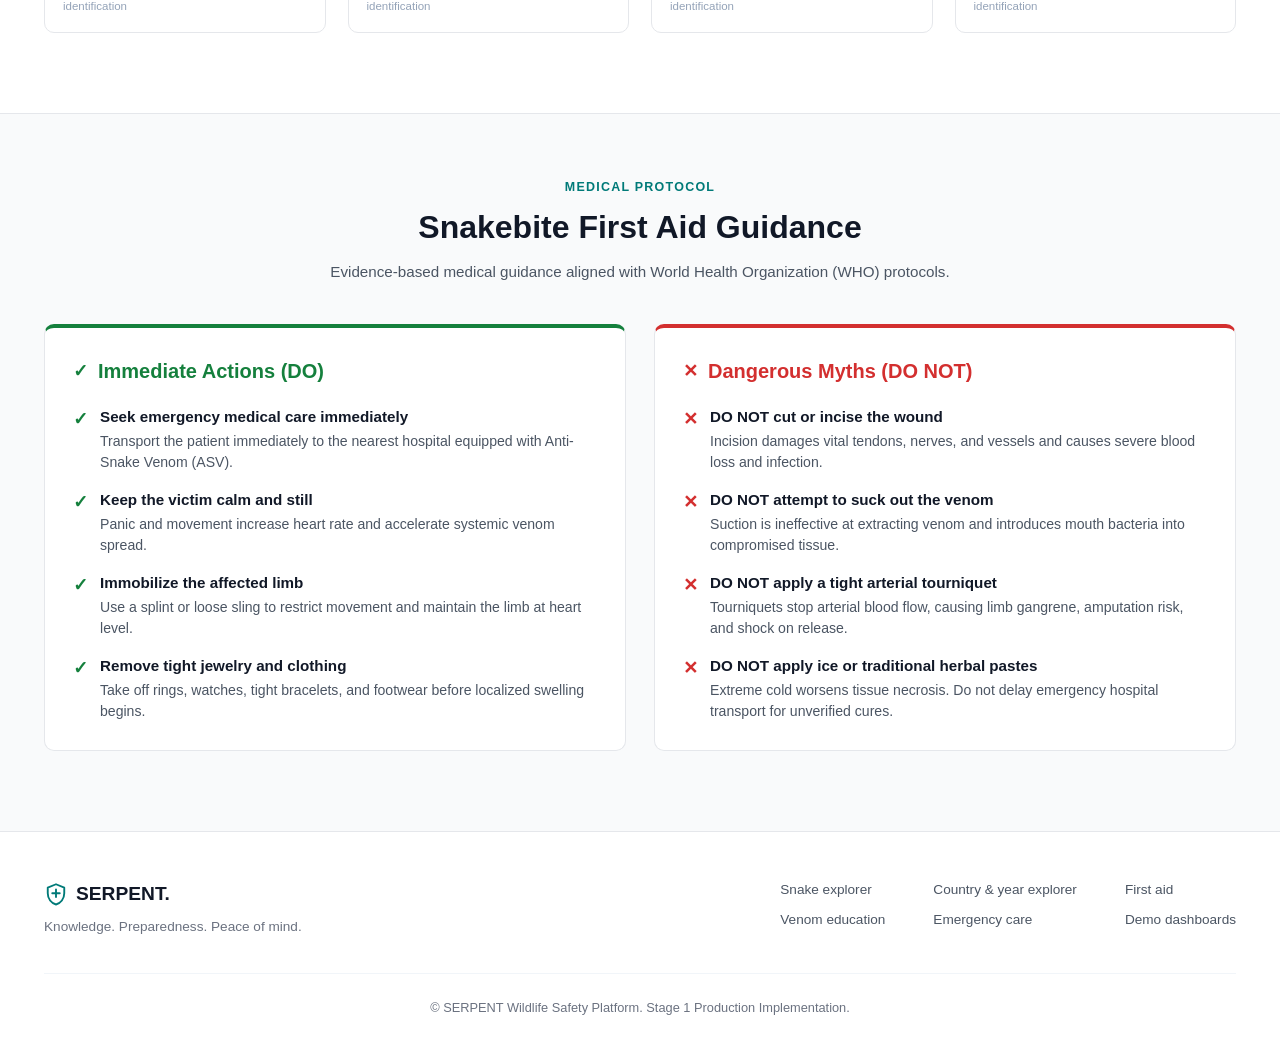
==== commit dd1d1dba: "rectified main img" ====
--- a/target/classes/static/index.html
+++ b/target/classes/static/index.html
@@ -1,15 +1,18 @@
 <!DOCTYPE html>
 <html lang="en">
+
 <head>
   <meta charset="UTF-8">
   <meta name="viewport" content="width=device-width, initial-scale=1.0">
   <title>SERPENT. — Know the Snake. Act Fast. Save Lives.</title>
-  <meta name="description" content="Learn about snake species, understand venom, access evidence-based first-aid guidance, and find emergency medical assistance.">
-  
+  <meta name="description"
+    content="Learn about snake species, understand venom, access evidence-based first-aid guidance, and find emergency medical assistance.">
+
   <!-- SERPENT Stylesheets -->
   <link rel="stylesheet" href="css/styles.css">
   <link rel="stylesheet" href="css/responsive.css">
 </head>
+
 <body>
 
   <!-- Top Header Navigation (Matches Image 5 & Image 3) -->
@@ -41,17 +44,17 @@
     <!-- Hero Section (Matches Image 5) -->
     <section class="hero-wrapper" id="hero">
       <div class="hero-overlay"></div>
-      
+
       <div class="container" style="position: relative; z-index: 2;">
         <div class="hero-content">
           <div class="hero-tag">
             <span>🛡️</span> AWARENESS IS YOUR FIRST LINE OF DEFENSE
           </div>
-          
+
           <h1 class="hero-title">
             Know the Snake.<br>Act Fast. Save Lives.
           </h1>
-          
+
           <p class="hero-desc">
             Learn about snake species, understand venom, access first-aid guidance, and find nearby medical assistance.
           </p>
@@ -201,21 +204,24 @@
                 <span class="check-icon-dont">✕</span>
                 <div class="check-item-text">
                   <h5>DO NOT attempt to suck out the venom</h5>
-                  <p>Suction is ineffective at extracting venom and introduces mouth bacteria into compromised tissue.</p>
+                  <p>Suction is ineffective at extracting venom and introduces mouth bacteria into compromised tissue.
+                  </p>
                 </div>
               </li>
               <li class="guidance-item-row">
                 <span class="check-icon-dont">✕</span>
                 <div class="check-item-text">
                   <h5>DO NOT apply a tight arterial tourniquet</h5>
-                  <p>Tourniquets stop arterial blood flow, causing limb gangrene, amputation risk, and shock on release.</p>
+                  <p>Tourniquets stop arterial blood flow, causing limb gangrene, amputation risk, and shock on release.
+                  </p>
                 </div>
               </li>
               <li class="guidance-item-row">
                 <span class="check-icon-dont">✕</span>
                 <div class="check-item-text">
                   <h5>DO NOT apply ice or traditional herbal pastes</h5>
-                  <p>Extreme cold worsens tissue necrosis. Do not delay emergency hospital transport for unverified cures.</p>
+                  <p>Extreme cold worsens tissue necrosis. Do not delay emergency hospital transport for unverified
+                    cures.</p>
                 </div>
               </li>
             </ul>
@@ -230,10 +236,12 @@
     <div class="modal-sheet">
       <div class="modal-sheet-header emergency-header">
         <h3 id="emerg-modal-title" style="font-size: 1.15rem; font-weight: 700;">🚨 EMERGENCY ACTION PROTOCOL</h3>
-        <button type="button" class="btn-modal-close close-emergency-modal" aria-label="Close emergency modal">&times;</button>
+        <button type="button" class="btn-modal-close close-emergency-modal"
+          aria-label="Close emergency modal">&times;</button>
       </div>
       <div class="modal-sheet-body">
-        <div style="background: var(--color-emergency-light); padding: 14px 16px; border-radius: 8px; border-left: 4px solid var(--color-emergency);">
+        <div
+          style="background: var(--color-emergency-light); padding: 14px 16px; border-radius: 8px; border-left: 4px solid var(--color-emergency);">
           <strong style="color: var(--color-emergency-dark); font-size: 0.95rem; display: block; margin-bottom: 4px;">
             Treat any suspected bite as an immediate medical emergency.
           </strong>
@@ -244,7 +252,9 @@
 
         <div style="display: flex; flex-direction: column; gap: 12px; margin-top: 6px;">
           <div style="display: flex; gap: 12px; align-items: flex-start;">
-            <div style="width: 26px; height: 26px; border-radius: 50%; background: var(--color-primary); color: #fff; display: flex; align-items: center; justify-content: center; font-weight: 700; font-size: 0.82rem; flex-shrink: 0;">1</div>
+            <div
+              style="width: 26px; height: 26px; border-radius: 50%; background: var(--color-primary); color: #fff; display: flex; align-items: center; justify-content: center; font-weight: 700; font-size: 0.82rem; flex-shrink: 0;">
+              1</div>
             <div>
               <strong style="font-size: 0.92rem; color: var(--color-text-main);">Dial Emergency Services:</strong>
               <p style="font-size: 0.88rem; color: var(--color-text-secondary); margin-top: 2px;">
@@ -254,7 +264,9 @@
           </div>
 
           <div style="display: flex; gap: 12px; align-items: flex-start;">
-            <div style="width: 26px; height: 26px; border-radius: 50%; background: var(--color-primary); color: #fff; display: flex; align-items: center; justify-content: center; font-weight: 700; font-size: 0.82rem; flex-shrink: 0;">2</div>
+            <div
+              style="width: 26px; height: 26px; border-radius: 50%; background: var(--color-primary); color: #fff; display: flex; align-items: center; justify-content: center; font-weight: 700; font-size: 0.82rem; flex-shrink: 0;">
+              2</div>
             <div>
               <strong style="font-size: 0.92rem; color: var(--color-text-main);">Head to Hospital with ASV:</strong>
               <p style="font-size: 0.88rem; color: var(--color-text-secondary); margin-top: 2px;">
@@ -264,7 +276,9 @@
           </div>
 
           <div style="display: flex; gap: 12px; align-items: flex-start;">
-            <div style="width: 26px; height: 26px; border-radius: 50%; background: var(--color-primary); color: #fff; display: flex; align-items: center; justify-content: center; font-weight: 700; font-size: 0.82rem; flex-shrink: 0;">3</div>
+            <div
+              style="width: 26px; height: 26px; border-radius: 50%; background: var(--color-primary); color: #fff; display: flex; align-items: center; justify-content: center; font-weight: 700; font-size: 0.82rem; flex-shrink: 0;">
+              3</div>
             <div>
               <strong style="font-size: 0.92rem; color: var(--color-text-main);">Immobilize Affected Limb:</strong>
               <p style="font-size: 0.88rem; color: var(--color-text-secondary); margin-top: 2px;">
@@ -285,7 +299,8 @@
     <div class="modal-sheet">
       <div class="modal-sheet-header">
         <h3 id="details-modal-title" style="font-size: 1.15rem; font-weight: 700;">Species Profile</h3>
-        <button type="button" class="btn-modal-close close-details-modal" aria-label="Close details modal">&times;</button>
+        <button type="button" class="btn-modal-close close-details-modal"
+          aria-label="Close details modal">&times;</button>
       </div>
       <div class="modal-sheet-body" id="details-modal-body">
         <!-- Injected by JavaScript -->
@@ -335,4 +350,5 @@
   <script src="js/api.js"></script>
   <script src="js/main.js"></script>
 </body>
-</html>
+
+</html>
--- a/target/classes/static/css/styles.css
+++ b/target/classes/static/css/styles.css
@@ -47,7 +47,9 @@
 }
 
 /* Reset & Base */
-*, *::before, *::after {
+*,
+*::before,
+*::after {
   box-sizing: border-box;
   margin: 0;
   padding: 0;
@@ -76,7 +78,9 @@
   text-decoration: none;
 }
 
-button, input, select {
+button,
+input,
+select {
   font: inherit;
 }
 
@@ -225,10 +229,10 @@
    ========================================================= */
 .hero-wrapper {
   position: relative;
-  min-height: 540px;
+  min-height: 560px;
   background-image: url('../assets/images/hero-cobra.jpg');
   background-size: cover;
-  background-position: right center;
+  background-position: right 15%;
   background-repeat: no-repeat;
   display: flex;
   align-items: center;
@@ -239,12 +243,11 @@
 .hero-overlay {
   position: absolute;
   inset: 0;
-  background: linear-gradient(90deg, 
-    rgba(5, 18, 14, 0.92) 0%, 
-    rgba(5, 18, 14, 0.82) 42%, 
-    rgba(5, 18, 14, 0.35) 75%, 
-    rgba(5, 18, 14, 0.1) 100%
-  );
+  background: linear-gradient(90deg,
+      rgba(5, 18, 14, 0.92) 0%,
+      rgba(5, 18, 14, 0.82) 42%,
+      rgba(5, 18, 14, 0.35) 75%,
+      rgba(5, 18, 14, 0.1) 100%);
   z-index: 1;
 }
 
@@ -912,34 +915,77 @@
 }
 
 @media (max-width: 768px) {
+  .nav-links {
+    display: none;
+  }
+
+  .header-actions {
+    gap: 8px;
+  }
+
+  .btn-signup-teal {
+    padding: 7px 12px;
+    font-size: 0.85rem;
+  }
+
+  .btn-login-text {
+    padding: 7px 8px;
+    font-size: 0.85rem;
+  }
+
+  .hero-wrapper {
+    background-position: 80% 12%;
+    min-height: auto;
+  }
+
+  .hero-overlay {
+    background: linear-gradient(180deg,
+        rgba(5, 18, 14, 0.88) 0%,
+        rgba(5, 18, 14, 0.78) 45%,
+        rgba(5, 18, 14, 0.94) 100%);
+  }
+
+  .hero-content {
+    padding: 44px 0 56px;
+    gap: 16px;
+  }
+
   .hero-title {
-    font-size: 2.3rem;
-  }
+    font-size: 2.1rem;
+    line-height: 1.15;
+  }
+
   .species-grid-4col {
     grid-template-columns: 1fr;
   }
+
   .first-aid-cards-grid {
     grid-template-columns: 1fr;
   }
+
   .hero-search-capsule {
     flex-direction: column;
     align-items: stretch;
     border-radius: var(--radius-md);
     padding: 12px;
   }
+
   .capsule-divider {
     display: none;
   }
+
   .emergency-ribbon-content {
     flex-direction: column;
     align-items: stretch;
   }
+
   .footer-top-row {
     flex-direction: column;
     gap: 32px;
   }
+
   .footer-links-grid {
     grid-template-columns: 1fr;
     gap: 20px;
   }
-}
+}
